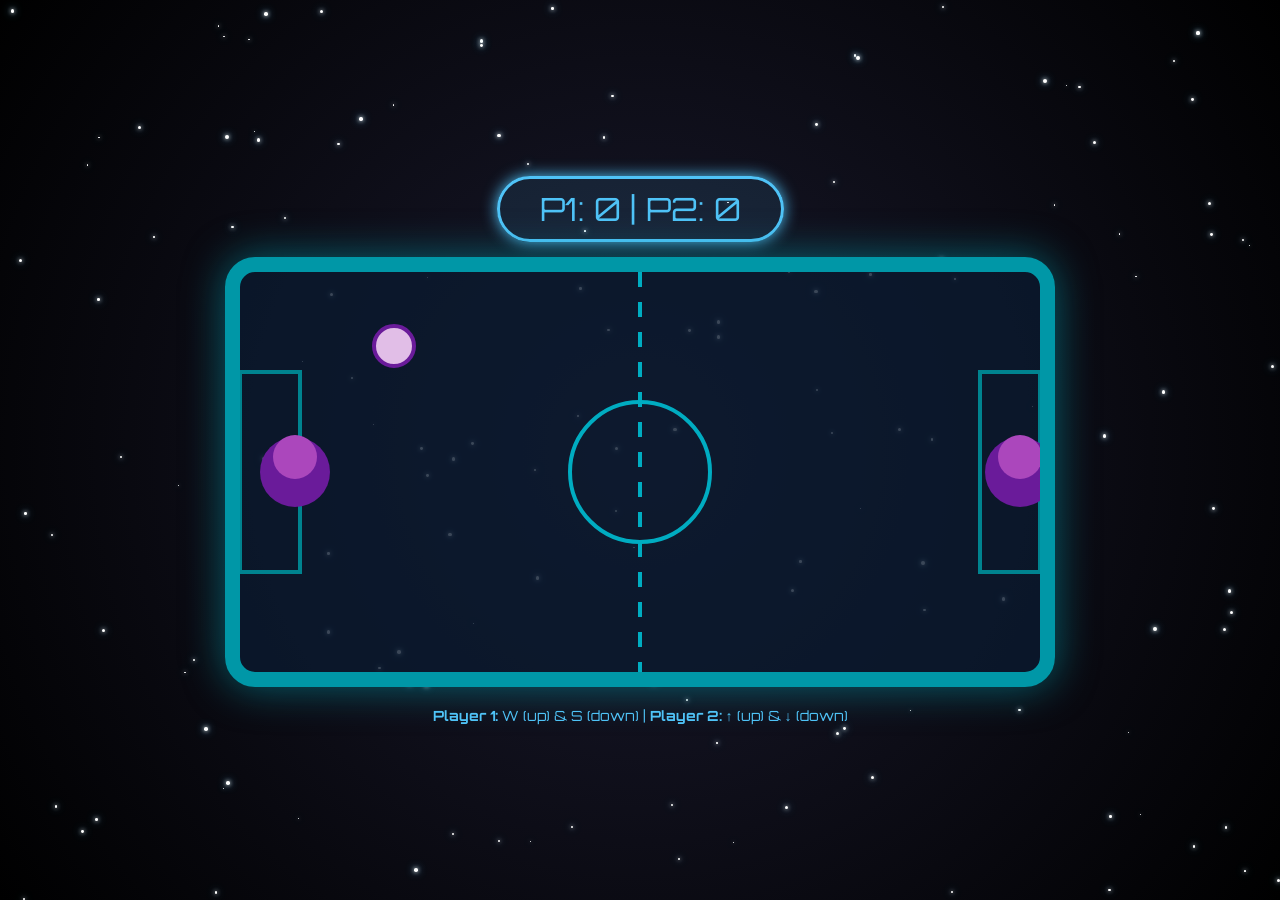
==== Air hockey.html @ be9b4cc2 "Fix air hockey paddle controls - use proper event listeners for both key names and codes" ====
<!DOCTYPE html>
<html lang="en">
<head>
    <title>Galactic Air Hockey</title>
    <style>
        @import url('https://fonts.googleapis.com/css2?family=Orbitron:wght@700&family=Pacifico&display=swap');

        body { 
            background: radial-gradient(circle at center, #1a1a2e 0%, #000000 100%);
            display: flex; flex-direction: column; align-items: center; justify-content: center; 
            height: 100vh; margin: 0; overflow: hidden; font-family: 'Orbitron', sans-serif;
        }

        .stars { position: absolute; top: 0; left: 0; width: 100%; height: 100%; pointer-events: none; z-index: 0; }
        .star { 
            position: absolute; background: white; border-radius: 50%; 
            box-shadow: 0 0 4px #fff, 0 0 8px #4fc3f7;
            animation: twinkle 4s infinite; 
        }
        @keyframes twinkle { 0%, 100% { opacity: 0.3; transform: scale(1); } 50% { opacity: 1; transform: scale(1.3); } }
        
        #game-container { z-index: 1; display: flex; flex-direction: column; align-items: center; }
        
        #scoreboard { 
            font-size: 32px; margin-bottom: 15px; color: #4fc3f7; 
            background: rgba(79, 195, 247, 0.1); padding: 10px 40px; border-radius: 50px; 
            border: 3px solid #4fc3f7; box-shadow: 0 0 15px #4fc3f7;
        }
        
        canvas { 
            background: rgba(10, 25, 47, 0.8); 
            border: 15px solid #0097a7; 
            border-radius: 30px; 
            box-shadow: 0 0 40px rgba(0, 151, 167, 0.6);
        }

        #victory-overlay {
            position: absolute; top: 0; left: 0; width: 100%; height: 100%;
            display: none; align-items: center; justify-content: center; z-index: 10;
            background: rgba(0,0,0,0.85);
        }
        #victory-text {
            font-family: 'Pacifico', cursive; font-size: 110px;
            background: linear-gradient(to right, #ff00cc, #3333ff, #00ffcc, #ffcc00);
            -webkit-background-clip: text; -webkit-text-fill-color: transparent;
            text-shadow: 4px 4px 10px rgba(255,255,255,0.3);
            animation: pulse 1.5s infinite;
        }
        @keyframes pulse { 0%, 100% { transform: scale(1); } 50% { transform: scale(1.05); } }

        #comet {
            position: absolute; left: -300px; top: -300px; width: 300px; height: 100px;
            background: linear-gradient(90deg, #ffffff, #64b5f6, transparent);
            clip-path: polygon(0% 40%, 100% 0%, 100% 100%, 0% 60%);
            display: none; opacity: 0.9;
        }
        @keyframes cometShoot {
            0% { left: -400px; top: -200px; transform: rotate(-25deg) scale(0.5); }
            100% { left: 110%; top: 110%; transform: rotate(-25deg) scale(1.5); }
        }

        #instructions {
            color: #4fc3f7; margin-top: 20px; text-align: center; font-size: 14px;
        }
    </style>
</head>
<body>

    <div class="stars" id="stars"></div>
    <div id="comet"></div>
    <div id="victory-overlay"><div id="victory-text">P1 WINS!!!</div></div>
    
    <div id="game-container">
        <div id="scoreboard">P1: <span id="p1">0</span> | P2: <span id="p2">0</span></div>
        <canvas id="game" width="800" height="400"></canvas>
        <div id="instructions">
            <strong>Player 1:</strong> W (up) & S (down) | <strong>Player 2:</strong> ↑ (up) & ↓ (down)
        </div>
    </div>

<script>
    const starContainer = document.getElementById('stars');
    for(let i=0; i<150; i++) {
        let s = document.createElement('div');
        s.className = 'star';
        s.style.width = s.style.height = Math.random()*3 + 1 + 'px';
        s.style.left = Math.random()*100 + '%';
        s.style.top = Math.random()*100 + '%';
        s.style.animationDelay = Math.random()*4 + 's';
        starContainer.appendChild(s);
    }

    const canvas = document.getElementById('game'), ctx = canvas.getContext('2d');
    let p1 = {x: 20, y: 165, r: 35}, p2 = {x: 745, y: 165, r: 35}, ball = {x: 400, y: 200, dx: 6, dy: 6, r: 20}, p1s = 0, p2s = 0, isGameOver = false;
    const keys = {};

    document.addEventListener('keydown', function(e) {
        keys[e.key.toLowerCase()] = true;
        keys[e.code] = true;
    });

    document.addEventListener('keyup', function(e) {
        keys[e.key.toLowerCase()] = false;
        keys[e.code] = false;
    });

    function drawTable() {
        ctx.strokeStyle = '#00acc1'; ctx.lineWidth = 4; ctx.setLineDash([15, 15]);
        ctx.beginPath(); ctx.moveTo(400, 0); ctx.lineTo(400, 400); ctx.stroke();
        ctx.setLineDash([]);
        ctx.beginPath(); ctx.arc(400, 200, 70, 0, Math.PI*2); ctx.stroke();
        ctx.strokeStyle = '#00838f';
        ctx.strokeRect(0, 100, 60, 200);
        ctx.strokeRect(740, 100, 60, 200);
    }

    function drawPaddle(p) {
        ctx.fillStyle = '#6a1b9a'; 
        ctx.beginPath(); ctx.arc(p.x + 35, p.y + 35, p.r, 0, Math.PI*2); ctx.fill();
        ctx.fillStyle = '#ab47bc'; 
        ctx.beginPath(); ctx.arc(p.x + 35, p.y + 20, 22, 0, Math.PI*2); ctx.fill();
    }

    function update() {
        if(isGameOver) return;
        
        // Player 1 controls: W and S keys
        if ((keys['w'] || keys['W'] || keys['KeyW']) && p1.y > 0) p1.y -= 10;
        if ((keys['s'] || keys['S'] || keys['KeyS']) && p1.y < 330) p1.y += 10;
        
        // Player 2 controls: Arrow keys
        if ((keys['ArrowUp'] || keys['ArrowUp']) && p2.y > 0) p2.y -= 10;
        if ((keys['ArrowDown'] || keys['ArrowDown']) && p2.y < 330) p2.y += 10;

        ball.x += ball.dx; ball.y += ball.dy;
        if (ball.y < ball.r || ball.y > 400 - ball.r) ball.dy *= -1;

        function checkCollision(p) {
            let dx = ball.x - (p.x + 35), dy = ball.y - (p.y + 35), distance = Math.sqrt(dx*dx + dy*dy);
            if (distance < ball.r + p.r) { ball.dx = -ball.dx * 1.01; ball.x += ball.dx; }
        }
        checkCollision(p1); checkCollision(p2);

        if (ball.x < 0) { p2s++; resetBall(); } else if (ball.x > 800) { p1s++; resetBall(); }
        document.getElementById('p1').innerText = p1s; document.getElementById('p2').innerText = p2s;
        if (p1s >= 10 || p2s >= 10) declareWinner(p1s >= 10 ? 1 : 2);
    }

    function declareWinner(p) {
        isGameOver = true;
        document.getElementById('victory-text').innerText = `P${p} WINS!!!`;
        const comet = document.getElementById('comet');
        comet.style.display = 'block';
        comet.style.animation = 'cometShoot 4s forwards';
        setTimeout(() => { document.getElementById('victory-overlay').style.display = 'flex'; }, 1000);
        setTimeout(() => { document.getElementById('victory-overlay').style.display = 'none'; comet.style.display = 'none'; p1s = 0; p2s = 0; isGameOver = false; resetBall(); }, 6000);
    }

    function resetBall() { ball = {x: 400, y: 200, dx: 6*(Math.random()>0.5?1:-1), dy: 6*(Math.random()>0.5?1:-1), r: 20}; }

    function draw() {
        ctx.clearRect(0,0,800,400); drawTable();
        ctx.fillStyle = '#e1bee7'; ctx.beginPath(); ctx.arc(ball.x, ball.y, ball.r, 0, Math.PI*2); ctx.fill();
        ctx.strokeStyle = '#6a1b9a'; ctx.lineWidth = 4; ctx.stroke();
        drawPaddle(p1); drawPaddle(p2); update(); requestAnimationFrame(draw);
    }
    resetBall(); draw();
</script>
</body>
</html>
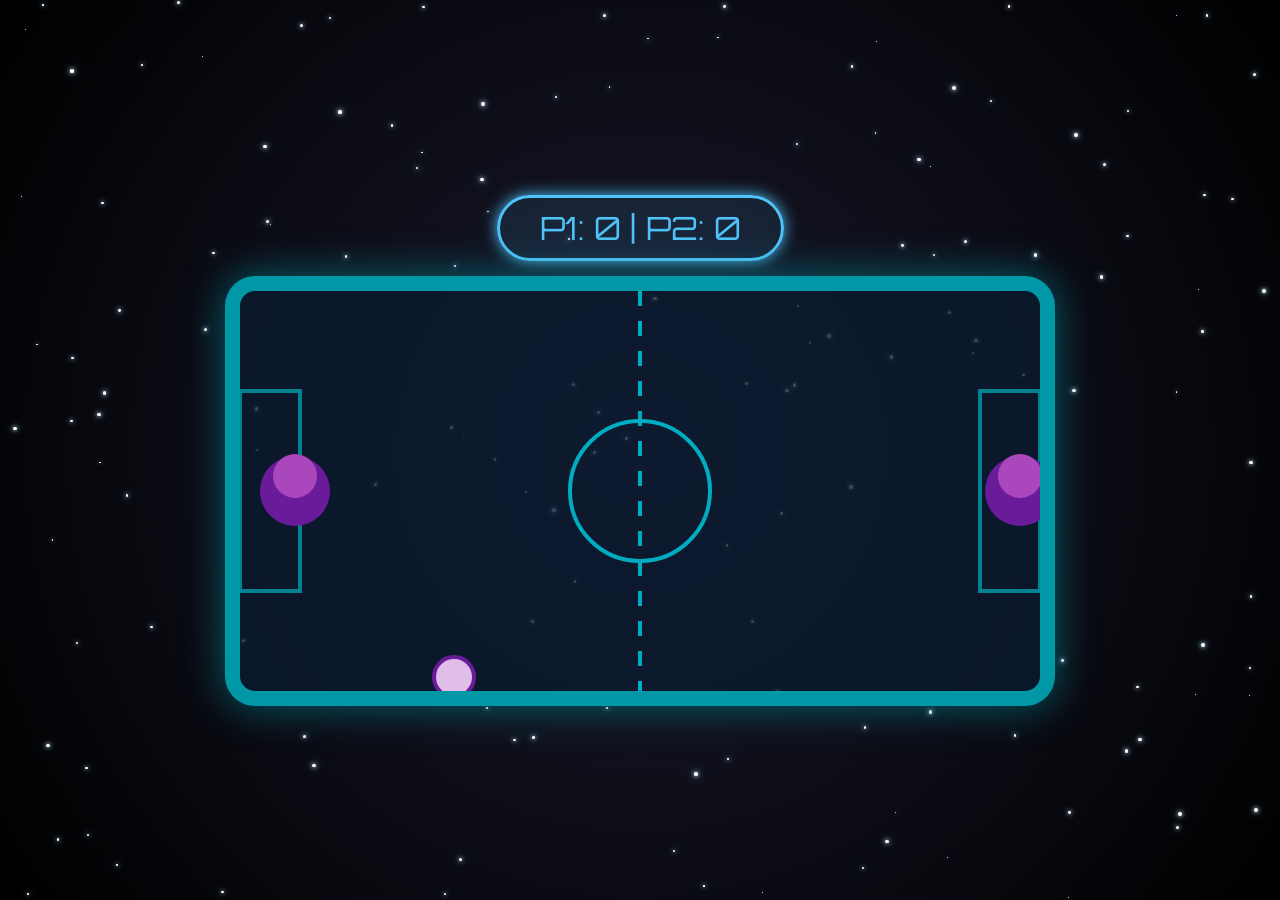
==== commit f7f34cfa: "Add all three games: Puppy game, Fridge Phantoms, and Air Hockey" ====
--- a/Air hockey.html
+++ b/Air hockey.html
@@ -58,10 +58,6 @@
             0% { left: -400px; top: -200px; transform: rotate(-25deg) scale(0.5); }
             100% { left: 110%; top: 110%; transform: rotate(-25deg) scale(1.5); }
         }
-
-        #instructions {
-            color: #4fc3f7; margin-top: 20px; text-align: center; font-size: 14px;
-        }
     </style>
 </head>
 <body>
@@ -73,9 +69,6 @@
     <div id="game-container">
         <div id="scoreboard">P1: <span id="p1">0</span> | P2: <span id="p2">0</span></div>
         <canvas id="game" width="800" height="400"></canvas>
-        <div id="instructions">
-            <strong>Player 1:</strong> W (up) & S (down) | <strong>Player 2:</strong> ↑ (up) & ↓ (down)
-        </div>
     </div>
 
 <script>
@@ -94,15 +87,8 @@
     let p1 = {x: 20, y: 165, r: 35}, p2 = {x: 745, y: 165, r: 35}, ball = {x: 400, y: 200, dx: 6, dy: 6, r: 20}, p1s = 0, p2s = 0, isGameOver = false;
     const keys = {};
 
-    document.addEventListener('keydown', function(e) {
-        keys[e.key.toLowerCase()] = true;
-        keys[e.code] = true;
-    });
-
-    document.addEventListener('keyup', function(e) {
-        keys[e.key.toLowerCase()] = false;
-        keys[e.code] = false;
-    });
+    window.onkeydown = e => keys[e.code] = true;
+    window.onkeyup = e => keys[e.code] = false;
 
     function drawTable() {
         ctx.strokeStyle = '#00acc1'; ctx.lineWidth = 4; ctx.setLineDash([15, 15]);
@@ -123,14 +109,11 @@
 
     function update() {
         if(isGameOver) return;
-        
-        // Player 1 controls: W and S keys
-        if ((keys['w'] || keys['W'] || keys['KeyW']) && p1.y > 0) p1.y -= 10;
-        if ((keys['s'] || keys['S'] || keys['KeyS']) && p1.y < 330) p1.y += 10;
-        
-        // Player 2 controls: Arrow keys
-        if ((keys['ArrowUp'] || keys['ArrowUp']) && p2.y > 0) p2.y -= 10;
-        if ((keys['ArrowDown'] || keys['ArrowDown']) && p2.y < 330) p2.y += 10;
+        // Updated to W and S for Player 1
+        if (keys['KeyW'] && p1.y > 0) p1.y -= 10;
+        if (keys['KeyS'] && p1.y < 330) p1.y += 10;
+        if (keys['ArrowUp'] && p2.y > 0) p2.y -= 10;
+        if (keys['ArrowDown'] && p2.y < 330) p2.y += 10;
 
         ball.x += ball.dx; ball.y += ball.dy;
         if (ball.y < ball.r || ball.y > 400 - ball.r) ball.dy *= -1;
